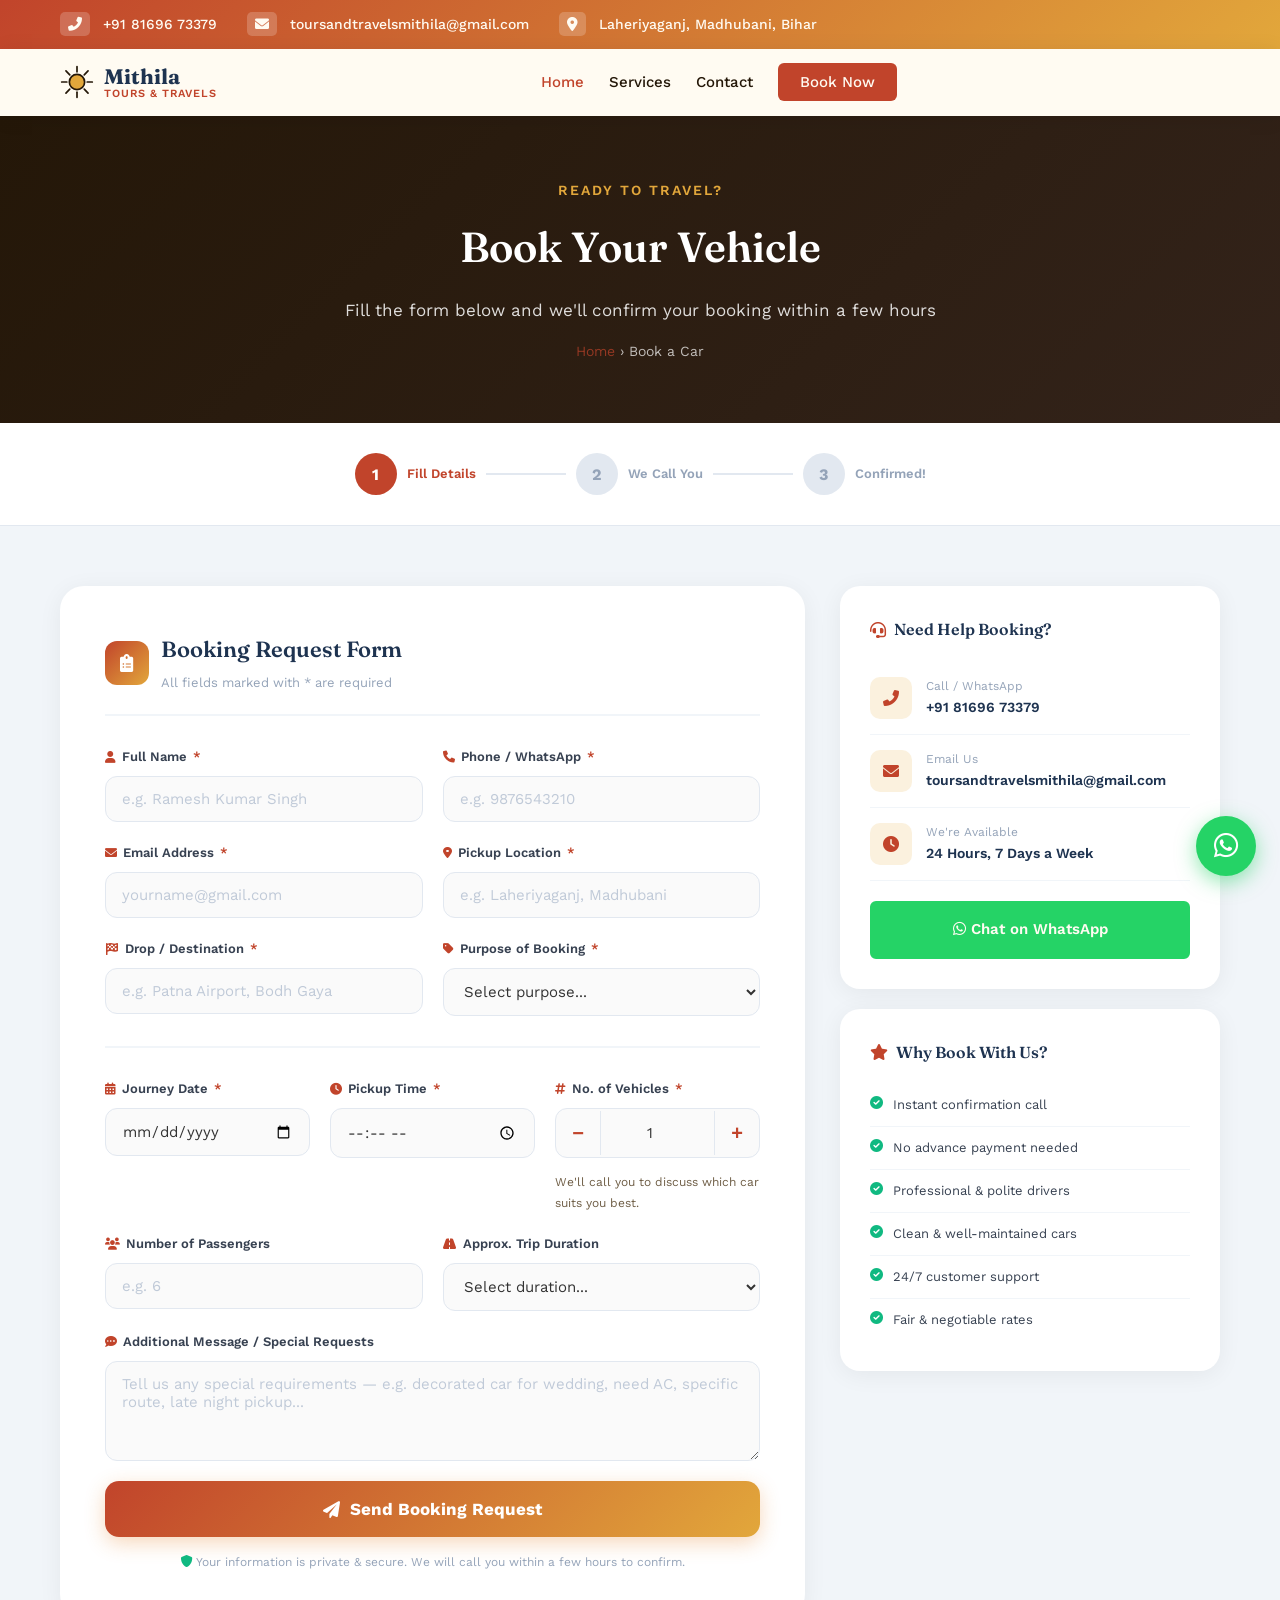
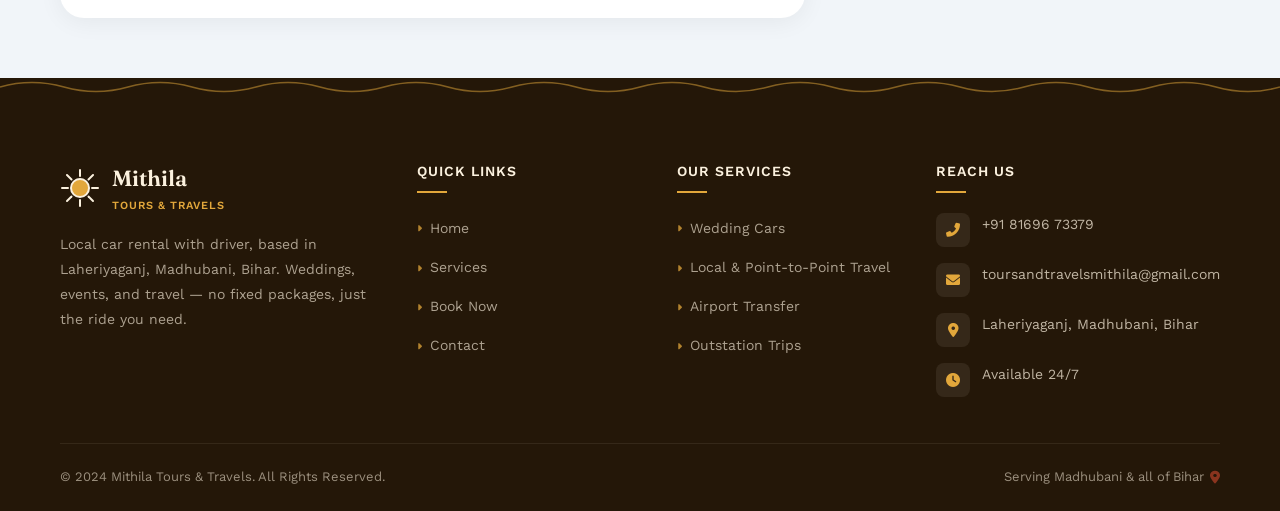
==== booking.html @ 0a7dcaf5 "Add files via upload" ====
<!DOCTYPE html>
<html lang="en">
<head>
    <meta charset="UTF-8">
    <meta name="viewport" content="width=device-width, initial-scale=1.0">
    <title>Book a Car | Bihar Premium Cars</title>
    <link rel="stylesheet" href="style.css">
    <link rel="stylesheet" href="https://cdnjs.cloudflare.com/ajax/libs/font-awesome/6.0.0/css/all.min.css">
    <link href="https://fonts.googleapis.com/css2?family=Fraunces:opsz,wght@9..144,400;9..144,500;9..144,600;9..144,700;9..144,800&family=Work+Sans:wght@300;400;500;600;700&display=swap" rel="stylesheet">
    <style>
        /* ===== BOOKING PAGE STYLES ===== */
        .booking-hero {
            background: linear-gradient(135deg, #241708 0%, #33231A 100%);
            padding: 60px 0;
            text-align: center;
            color: white;
            position: relative;
            overflow: hidden;
        }
        .booking-hero::before {
            content: '';
            position: absolute;
            inset: 0;
            background: url('https://images.unsplash.com/photo-1653491493226-ad6ea50616eb?w=1920') center/cover;
            opacity: 0.07;
        }
        .booking-hero .container { position: relative; z-index: 1; }
        .booking-hero h1 { color: white; font-size: 42px; margin-bottom: 12px; }
        .booking-hero p { opacity: 0.85; font-size: 17px; }
        .booking-hero .breadcrumb { margin-top: 15px; opacity: 0.7; font-size: 14px; }
        .booking-hero .breadcrumb a { color: #C1442B; }

        /* ===== STEPS INDICATOR ===== */
        .booking-steps {
            background: white;
            padding: 30px 0;
            border-bottom: 1px solid #e2e8f0;
        }
        .steps-track {
            display: flex;
            align-items: center;
            justify-content: center;
            gap: 0;
        }
        .step {
            display: flex;
            align-items: center;
            gap: 10px;
        }
        .step-num {
            width: 42px;
            height: 42px;
            border-radius: 50%;
            background: #e2e8f0;
            color: #94a3b8;
            display: flex;
            align-items: center;
            justify-content: center;
            font-weight: 700;
            font-size: 16px;
            transition: all 0.3s;
        }
        .step.active .step-num {
            background: #C1442B;
            color: white;
        }
        .step.done .step-num {
            background: #10b981;
            color: white;
        }
        .step-label { font-size: 13px; font-weight: 600; color: #94a3b8; }
        .step.active .step-label { color: #C1442B; }
        .step.done .step-label { color: #10b981; }
        .step-line {
            width: 80px;
            height: 2px;
            background: #e2e8f0;
            margin: 0 10px;
        }

        /* ===== MAIN BOOKING LAYOUT ===== */
        .booking-main {
            padding: 60px 0;
            background: #f1f5f9;
        }
        .booking-layout {
            display: grid;
            grid-template-columns: 1fr 380px;
            gap: 35px;
            align-items: start;
        }

        /* ===== FORM CARD ===== */
        .booking-form-card {
            background: white;
            border-radius: 24px;
            padding: 45px;
            box-shadow: 0 4px 24px rgba(0,0,0,0.06);
        }
        .form-section-title {
            display: flex;
            align-items: center;
            gap: 12px;
            margin-bottom: 30px;
            padding-bottom: 20px;
            border-bottom: 2px solid #f1f5f9;
        }
        .form-section-title .icon {
            width: 44px;
            height: 44px;
            background: linear-gradient(135deg, #C1442B, #E2A73B);
            color: white;
            border-radius: 12px;
            display: flex;
            align-items: center;
            justify-content: center;
            font-size: 18px;
        }
        .form-section-title h3 { font-size: 22px; margin: 0; color: #1E3350; }
        .form-section-title p { font-size: 13px; color: #94a3b8; margin: 3px 0 0; }

        .form-row { display: grid; grid-template-columns: 1fr 1fr; gap: 20px; margin-bottom: 20px; }
        .form-row.single { grid-template-columns: 1fr; }
        .form-row.triple { grid-template-columns: 1fr 1fr 1fr; }

        .field-group { display: flex; flex-direction: column; gap: 8px; }
        .field-group label {
            font-size: 13px;
            font-weight: 600;
            color: #374151;
            display: flex;
            align-items: center;
            gap: 6px;
        }
        .field-group label .req { color: #C1442B; }
        .field-group label i { color: #C1442B; font-size: 12px; }

        .field-group input,
        .field-group select,
        .field-group textarea {
            padding: 13px 16px;
            border: 1.5px solid #e2e8f0;
            border-radius: 12px;
            font-size: 15px;
            font-family: 'Work Sans', sans-serif;
            color: #333;
            background: #fafafa;
            transition: all 0.25s;
            width: 100%;
        }
        .field-group input:focus,
        .field-group select:focus,
        .field-group textarea:focus {
            outline: none;
            border-color: #C1442B;
            background: white;
            box-shadow: 0 0 0 3px rgba(230,126,34,0.08);
        }
        .field-group input::placeholder,
        .field-group textarea::placeholder { color: #c0cad8; }

        /* Vehicle selector */
        .vehicle-selector { display: grid; grid-template-columns: repeat(3, 1fr); gap: 12px; margin-bottom: 20px; }
        .vehicle-option {
            border: 2px solid #e2e8f0;
            border-radius: 14px;
            padding: 16px 12px;
            text-align: center;
            cursor: pointer;
            transition: all 0.25s;
            background: #fafafa;
        }
        .vehicle-option:hover { border-color: #C1442B; background: #FBF1DE; }
        .vehicle-option.selected { border-color: #C1442B; background: #FBF1DE; }
        .vehicle-option i { font-size: 26px; color: #94a3b8; display: block; margin-bottom: 8px; transition: all 0.25s; }
        .vehicle-option.selected i { color: #C1442B; }
        .vehicle-option h4 { font-size: 13px; color: #374151; margin: 0 0 3px; }
        .vehicle-option span { font-size: 11px; color: #94a3b8; }
        .vehicle-option.selected h4 { color: #C1442B; }
        /* hidden radio */
        .vehicle-option input[type="radio"] { display: none; }

        /* divider */
        .form-divider {
            border: none;
            border-top: 2px solid #f1f5f9;
            margin: 30px 0;
        }

        /* submit button */
        .btn-submit-booking {
            width: 100%;
            padding: 18px;
            background: linear-gradient(135deg, #C1442B 0%, #E2A73B 100%);
            color: white;
            border: none;
            border-radius: 14px;
            font-size: 17px;
            font-weight: 700;
            font-family: 'Work Sans', sans-serif;
            cursor: pointer;
            display: flex;
            align-items: center;
            justify-content: center;
            gap: 10px;
            transition: all 0.3s;
            margin-top: 10px;
            box-shadow: 0 6px 20px rgba(230,126,34,0.3);
        }
        .btn-submit-booking:hover { transform: translateY(-2px); box-shadow: 0 10px 28px rgba(230,126,34,0.4); }
        .btn-submit-booking:disabled { opacity: 0.7; cursor: not-allowed; transform: none; }

        .form-note {
            text-align: center;
            font-size: 12px;
            color: #94a3b8;
            margin-top: 15px;
        }
        .form-note i { color: #10b981; }

        /* success message */
        .success-message {
            display: none;
            background: linear-gradient(135deg, #d1fae5, #a7f3d0);
            border: 2px solid #10b981;
            border-radius: 16px;
            padding: 30px;
            text-align: center;
            margin-top: 20px;
        }
        .success-message.show { display: block; animation: fadeInUp 0.4s ease; }
        .success-message i { font-size: 48px; color: #10b981; margin-bottom: 15px; display: block; }
        .success-message h3 { color: #065f46; margin-bottom: 10px; }
        .success-message p { color: #047857; font-size: 14px; }

        @keyframes fadeInUp {
            from { opacity: 0; transform: translateY(20px); }
            to { opacity: 1; transform: translateY(0); }
        }

        /* ===== SIDEBAR ===== */
        .booking-sidebar { display: flex; flex-direction: column; gap: 20px; }

        .sidebar-card {
            background: white;
            border-radius: 20px;
            padding: 30px;
            box-shadow: 0 4px 24px rgba(0,0,0,0.06);
        }
        .sidebar-card h4 {
            font-size: 16px;
            color: #1E3350;
            margin-bottom: 18px;
            display: flex;
            align-items: center;
            gap: 8px;
        }
        .sidebar-card h4 i { color: #C1442B; }

        /* contact quick card */
        .quick-contact-item {
            display: flex;
            align-items: center;
            gap: 14px;
            padding: 14px 0;
            border-bottom: 1px solid #f1f5f9;
        }
        .quick-contact-item:last-child { border-bottom: none; padding-bottom: 0; }
        .qc-icon {
            width: 42px;
            height: 42px;
            background: #FBF1DE;
            color: #C1442B;
            border-radius: 10px;
            display: flex;
            align-items: center;
            justify-content: center;
            font-size: 16px;
            flex-shrink: 0;
        }
        .qc-text { font-size: 12px; color: #94a3b8; }
        .qc-value { font-size: 14px; font-weight: 600; color: #1E3350; }

        /* why book card */
        .why-list li {
            display: flex;
            align-items: flex-start;
            gap: 10px;
            padding: 10px 0;
            border-bottom: 1px solid #f1f5f9;
            font-size: 13px;
            color: #374151;
        }
        .why-list li:last-child { border-bottom: none; }
        .why-list li i { color: #10b981; margin-top: 2px; flex-shrink: 0; }

        /* emailjs note card */
        .setup-card {
            background: linear-gradient(135deg, #1E3350, #33231A);
            border-radius: 20px;
            padding: 28px;
            color: white;
        }
        .setup-card h4 { color: white; margin-bottom: 12px; }
        .setup-card p { font-size: 13px; opacity: 0.8; line-height: 1.7; margin-bottom: 15px; }
        .setup-step {
            display: flex;
            align-items: center;
            gap: 10px;
            margin-bottom: 10px;
            font-size: 12px;
            opacity: 0.9;
        }
        .setup-step span {
            width: 22px;
            height: 22px;
            border-radius: 50%;
            background: #C1442B;
            color: white;
            display: flex;
            align-items: center;
            justify-content: center;
            font-size: 11px;
            font-weight: 700;
            flex-shrink: 0;
        }

        /* counter input */
        .qty-selector {
            display: flex;
            align-items: center;
            gap: 0;
            border: 1.5px solid #e2e8f0;
            border-radius: 12px;
            overflow: hidden;
            background: #fafafa;
        }
        .qty-btn {
            width: 44px;
            height: 48px;
            border: none;
            background: transparent;
            font-size: 20px;
            font-weight: 700;
            color: #C1442B;
            cursor: pointer;
            transition: background 0.2s;
        }
        .qty-btn:hover { background: #FBF1DE; }
        .qty-input {
            flex: 1;
            text-align: center;
            border: none !important;
            border-left: 1.5px solid #e2e8f0 !important;
            border-right: 1.5px solid #e2e8f0 !important;
            border-radius: 0 !important;
            background: transparent !important;
        }
        .qty-input:focus { box-shadow: none !important; }

        /* Mobile responsive */
        @media (max-width: 900px) {
            .booking-layout { grid-template-columns: 1fr; }
            .booking-sidebar { order: -1; }
            .form-row { grid-template-columns: 1fr; }
            .form-row.triple { grid-template-columns: 1fr 1fr; }
            .vehicle-selector { grid-template-columns: repeat(2, 1fr); }
            .booking-form-card { padding: 25px 20px; }
            .steps-track { flex-wrap: wrap; gap: 10px; justify-content: center; }
            .step-line { display: none; }
        }

        @media (max-width: 480px) {
            .booking-hero h1 { font-size: 28px; }
            .vehicle-selector { grid-template-columns: 1fr 1fr; }
            .form-row.triple { grid-template-columns: 1fr; }
        }
    </style>
</head>
<body>

        <!-- Top Bar -->
    <div class="top-bar">
        <div class="container">
            <div class="top-contact">
                <span><i class="fas fa-phone-alt"></i> +91 81696 73379</span>
                
                <span><i class="fas fa-envelope"></i> toursandtravelsmithila@gmail.com</span>
                
                <span><i class="fas fa-map-marker-alt"></i> Laheriyaganj, Madhubani, Bihar</span>
            </div>
        </div>
    </div>

        <!-- Navigation -->
 <nav class="navbar">
        <div class="container">
            <div class="logo">
                <div class="logo-mark" aria-hidden="true">
                    <svg viewBox="0 0 40 40" xmlns="http://www.w3.org/2000/svg">
                        <circle cx="20" cy="20" r="9" fill="#E2A73B"/>
                        <g stroke="#241708" stroke-width="2" stroke-linecap="round">
                            <line x1="20" y1="2" x2="20" y2="8"/>
                            <line x1="20" y1="32" x2="20" y2="38"/>
                            <line x1="2" y1="20" x2="8" y2="20"/>
                            <line x1="32" y1="20" x2="38" y2="20"/>
                            <line x1="7" y1="7" x2="11.5" y2="11.5"/>
                            <line x1="28.5" y1="28.5" x2="33" y2="33"/>
                            <line x1="33" y1="7" x2="28.5" y2="11.5"/>
                            <line x1="11.5" y1="28.5" x2="7" y2="33"/>
                        </g>
                        <circle cx="20" cy="20" r="9" fill="none" stroke="#241708" stroke-width="2"/>
                    </svg>
                </div>
                <h1>Mithila<span>Tours &amp; Travels</span></h1>
            </div>
            <ul class="nav-links">
                <li><a href="index.html" class="active">Home</a></li>
                <li><a href="services.html">Services</a></li>
                <li><a href="contact.html">Contact</a></li>
                <li><a href="booking.html" class="btn-nav">Book Now</a></li>
            </ul>
            <div class="hamburger"><i class="fas fa-bars"></i></div>
            <div class="nav-overlay"></div>
        </div>
    </nav>


    

    <!-- Booking Hero -->
    <section class="booking-hero">
        <div class="container">
            <span class="subtitle" style="color:#E2A73B;">Ready to Travel?</span>
            <h1>Book Your Vehicle</h1>
            <p>Fill the form below and we'll confirm your booking within a few hours</p>
            <div class="breadcrumb">
                <a href="index.html">Home</a> &rsaquo; <span>Book a Car</span>
            </div>
        </div>
    </section>

    <!-- Steps Indicator -->
    <div class="booking-steps">
        <div class="container">
            <div class="steps-track">
                <div class="step active">
                    <div class="step-num">1</div>
                    <div class="step-label">Fill Details</div>
                </div>
                <div class="step-line"></div>
                <div class="step">
                    <div class="step-num">2</div>
                    <div class="step-label">We Call You</div>
                </div>
                <div class="step-line"></div>
                <div class="step">
                    <div class="step-num">3</div>
                    <div class="step-label">Confirmed!</div>
                </div>
            </div>
        </div>
    </div>

    <!-- Main Booking Section -->
    <section class="booking-main">
        <div class="container">
            <div class="booking-layout">

                <!-- BOOKING FORM -->
                <div class="booking-form-card">
                    <div class="form-section-title">
                        <div class="icon"><i class="fas fa-clipboard-list"></i></div>
                        <div>
                            <h3>Booking Request Form</h3>
                            <p>All fields marked with * are required</p>
                        </div>
                    </div>

                    <form id="bookingForm" novalidate action="https://formspree.io/f/mzepwvoe" method="POST">

                        <!-- Personal Info -->
                        <div class="form-row">
                            <div class="field-group">
                                <label><i class="fas fa-user"></i> Full Name <span class="req">*</span></label>
                                <input type="text" name="customer_name" required placeholder="e.g. Ramesh Kumar Singh">
                            </div>
                            <div class="field-group">
                                <label><i class="fas fa-phone"></i> Phone / WhatsApp <span class="req">*</span></label>
                                <input type="tel" name="customer_phone" required placeholder="e.g. 9876543210" pattern="[6-9][0-9]{9}">
                            </div>
                        </div>

                        <div class="form-row">
                            <div class="field-group">
                                <label><i class="fas fa-envelope"></i> Email Address <span class="req">*</span></label>
                                <input type="email" name="customer_email" required placeholder="yourname@gmail.com">
                            </div>
                            <div class="field-group">
                                <label><i class="fas fa-map-marker-alt"></i> Pickup Location <span class="req">*</span></label>
                                <input type="text" name="pickup_location" required placeholder="e.g. Laheriyaganj, Madhubani">
                            </div>
                        </div>

                        <div class="form-row">
                            <div class="field-group">
                                <label><i class="fas fa-flag-checkered"></i> Drop / Destination <span class="req">*</span></label>
                                <input type="text" name="drop_location" required placeholder="e.g. Patna Airport, Bodh Gaya">
                            </div>
                            <div class="field-group">
                                <label><i class="fas fa-tag"></i> Purpose of Booking <span class="req">*</span></label>
                                <select name="booking_purpose" required>
                                    <option value="" disabled selected>Select purpose...</option>
                                    <option value="Wedding">Wedding / Baraat</option>
                                    <option value="Travel / Outstation">Travel / Outstation</option>
                                    <option value="Airport Transfer">Airport Transfer</option>
                                    <option value="Pilgrimage (Bodh Gaya / Deoghar)">Pilgrimage (Bodh Gaya / Deoghar)</option>
                                    <option value="Corporate / Office">Corporate / Office</option>
                                    <option value="Other">Other</option>
                                </select>
                            </div>
                        </div>

                        <!-- Wedding role sub-selector (shown only when Wedding is chosen) -->
                        <div class="wedding-role-box" id="weddingRoleBox">
                            <p class="wr-title"><i class="fas fa-ring"></i> Who is this car for? (select all that apply)</p>
                            <div class="wedding-role-grid">
                                <label class="wr-option" onclick="toggleRole(this)">
                                    <input type="checkbox" name="wedding_role" value="Groom">
                                    <i class="fas fa-user-tie"></i>
                                    <span>Groom</span>
                                </label>
                                <label class="wr-option" onclick="toggleRole(this)">
                                    <input type="checkbox" name="wedding_role" value="Bride">
                                    <i class="fas fa-gem"></i>
                                    <span>Bride</span>
                                </label>
                                <label class="wr-option" onclick="toggleRole(this)">
                                    <input type="checkbox" name="wedding_role" value="Guests">
                                    <i class="fas fa-users"></i>
                                    <span>Guests</span>
                                </label>
                            </div>
                        </div>

                        <hr class="form-divider">

                        <!-- Date, Time, Vehicles -->
                        <div class="form-row triple">
                            <div class="field-group">
                                <label><i class="fas fa-calendar-alt"></i> Journey Date <span class="req">*</span></label>
                                <input type="date" name="journey_date" id="journeyDate" required>
                            </div>
                            <div class="field-group">
                                <label><i class="fas fa-clock"></i> Pickup Time <span class="req">*</span></label>
                                <input type="time" name="pickup_time" required>
                            </div>
                            <div class="field-group">
                                <label><i class="fas fa-hashtag"></i> No. of Vehicles <span class="req">*</span></label>
                                <div class="qty-selector">
                                    <button type="button" class="qty-btn" onclick="changeQty(-1)">−</button>
                                    <input type="number" name="vehicle_count" id="vehicleCount" class="qty-input" value="1" min="1" max="10" readonly>
                                    <button type="button" class="qty-btn" onclick="changeQty(1)">+</button>
                                </div>
                                <p style="font-size:12px;color:#6E5D45;margin-top:6px;">We'll call you to discuss which car suits you best.</p>
                            </div>
                        </div>

                        <div class="form-row">
                            <div class="field-group">
                                <label><i class="fas fa-users"></i> Number of Passengers</label>
                                <input type="number" name="passenger_count" placeholder="e.g. 6" min="1" max="50">
                            </div>
                            <div class="field-group">
                                <label><i class="fas fa-road"></i> Approx. Trip Duration</label>
                                <select name="trip_duration">
                                    <option value="" disabled selected>Select duration...</option>
                                    <option value="Half Day (up to 4 hrs)">Half Day (up to 4 hrs)</option>
                                    <option value="Full Day (up to 12 hrs)">Full Day (up to 12 hrs)</option>
                                    <option value="2 Days">2 Days</option>
                                    <option value="3–5 Days">3–5 Days</option>
                                    <option value="1 Week+">1 Week+</option>
                                    <option value="Not sure">Not sure</option>
                                </select>
                            </div>
                        </div>

                        <div class="form-row single">
                            <div class="field-group">
                                <label><i class="fas fa-comment-dots"></i> Additional Message / Special Requests</label>
                                <textarea name="message" rows="4" placeholder="Tell us any special requirements — e.g. decorated car for wedding, need AC, specific route, late night pickup..."></textarea>
                            </div>
                        </div>

                        <button type="submit" class="btn-submit-booking" id="submitBtn">
                            <i class="fas fa-paper-plane"></i> Send Booking Request
                        </button>

                        <p class="form-note">
                            <i class="fas fa-shield-alt"></i>
                            Your information is private & secure. We will call you within a few hours to confirm.
                        </p>

                    </form>

                    <!-- Success Message (shown after submit) -->
                    <div class="success-message" id="successMessage">
                        <i class="fas fa-check-circle"></i>
                        <h3>Booking Request Sent!</h3>
                        <p>Thank you! Your request has been sent to Bihar Premium Cars. We will call you soon on the number you provided to confirm the booking.<br><br>
                        Please also check your email inbox for a confirmation message.</p>
                        <a href="index.html" class="btn-primary" style="margin-top:20px;display:inline-block;">Back to Home</a>
                    </div>

                </div>
                <!-- END FORM -->

                <!-- SIDEBAR -->
                <div class="booking-sidebar">

                    <!-- Quick Contact -->
                    <div class="sidebar-card">
                        <h4><i class="fas fa-headset"></i> Need Help Booking?</h4>
                        <div class="quick-contact-item">
                            <div class="qc-icon"><i class="fas fa-phone-alt"></i></div>
                            <div>
                                <div class="qc-text">Call / WhatsApp</div>
                                <div class="qc-value">+91 81696 73379</div>
                            </div>
                        </div>
                        <div class="quick-contact-item">
                            <div class="qc-icon"><i class="fas fa-envelope"></i></div>
                            <div>
                                <div class="qc-text">Email Us</div>
                                <div class="qc-value">toursandtravelsmithila@gmail.com</div>
                            </div>
                        </div>
                        <div class="quick-contact-item">
                            <div class="qc-icon"><i class="fas fa-clock"></i></div>
                            <div>
                                <div class="qc-text">We're Available</div>
                                <div class="qc-value">24 Hours, 7 Days a Week</div>
                            </div>
                        </div>
                        <a href="https://wa.me/918169673379" target="_blank" class="btn-primary" style="display:block;text-align:center;margin-top:20px;background:#25D366;border-color:#25D366;">
                            <i class="fab fa-whatsapp"></i> Chat on WhatsApp
                        </a>
                    </div>

                    <!-- Why Book With Us -->
                    <div class="sidebar-card">
                        <h4><i class="fas fa-star"></i> Why Book With Us?</h4>
                        <ul class="why-list">
                            <li><i class="fas fa-check-circle"></i> Instant confirmation call</li>
                            <li><i class="fas fa-check-circle"></i> No advance payment needed</li>
                            <li><i class="fas fa-check-circle"></i> Professional & polite drivers</li>
                            <li><i class="fas fa-check-circle"></i> Clean & well-maintained cars</li>
                            <li><i class="fas fa-check-circle"></i> 24/7 customer support</li>
                            <li><i class="fas fa-check-circle"></i> Fair & negotiable rates</li>
                        </ul>
                    </div>

                </div>
                <!-- END SIDEBAR -->

            </div>
        </div>
    </section>

        <!-- Footer -->
    <footer class="site-footer">
        <svg class="footer-top-wave" viewBox="0 0 1200 18" preserveAspectRatio="none" xmlns="http://www.w3.org/2000/svg">
            <path d="M0,9 Q30,0 60,9 T120,9 T180,9 T240,9 T300,9 T360,9 T420,9 T480,9 T540,9 T600,9 T660,9 T720,9 T780,9 T840,9 T900,9 T960,9 T1020,9 T1080,9 T1140,9 T1200,9" fill="none" stroke="#E2A73B" stroke-width="1.5" opacity="0.5"/>
        </svg>
        <div class="container">
            <div class="footer-main">
                <div class="footer-brand-col">
                    <div class="footer-brand">
                        <div class="logo-mark" aria-hidden="true">
                            <svg viewBox="0 0 40 40" xmlns="http://www.w3.org/2000/svg">
                                <circle cx="20" cy="20" r="9" fill="#E2A73B"/>
                                <g stroke="#FBF1DE" stroke-width="2" stroke-linecap="round">
                                    <line x1="20" y1="2" x2="20" y2="8"/>
                                    <line x1="20" y1="32" x2="20" y2="38"/>
                                    <line x1="2" y1="20" x2="8" y2="20"/>
                                    <line x1="32" y1="20" x2="38" y2="20"/>
                                    <line x1="7" y1="7" x2="11.5" y2="11.5"/>
                                    <line x1="28.5" y1="28.5" x2="33" y2="33"/>
                                    <line x1="33" y1="7" x2="28.5" y2="11.5"/>
                                    <line x1="11.5" y1="28.5" x2="7" y2="33"/>
                                </g>
                                <circle cx="20" cy="20" r="9" fill="none" stroke="#FBF1DE" stroke-width="2"/>
                            </svg>
                        </div>
                        <h3>Mithila<span>Tours &amp; Travels</span></h3>
                    </div>
                    <p class="footer-about-text">Local car rental with driver, based in Laheriyaganj, Madhubani, Bihar. Weddings, events, and travel — no fixed packages, just the ride you need.</p>
                </div>

                <div class="footer-links-col">
                    <h4>Quick Links</h4>
                    <ul class="footer-links">
                        <li><a href="index.html"><i class="fas fa-caret-right"></i> Home</a></li>
                        <li><a href="services.html"><i class="fas fa-caret-right"></i> Services</a></li>
                        <li><a href="booking.html"><i class="fas fa-caret-right"></i> Book Now</a></li>
                        <li><a href="contact.html"><i class="fas fa-caret-right"></i> Contact</a></li>
                    </ul>
                </div>

                <div class="footer-links-col">
                    <h4>Our Services</h4>
                    <ul class="footer-links">
                        <li><a href="services.html"><i class="fas fa-caret-right"></i> Wedding Cars</a></li>
                        <li><a href="services.html"><i class="fas fa-caret-right"></i> Local & Point-to-Point Travel</a></li>
                        <li><a href="services.html"><i class="fas fa-caret-right"></i> Airport Transfer</a></li>
                        <li><a href="services.html"><i class="fas fa-caret-right"></i> Outstation Trips</a></li>
                    </ul>
                </div>

                <div class="footer-contact-col">
                    <h4>Reach Us</h4>
                    <div class="footer-contact-item">
                        <i class="fas fa-phone-alt"></i>
                        <div><a href="tel:+918169673379">+91 81696 73379</a></div>
                    </div>
                    <div class="footer-contact-item">
                        <i class="fas fa-envelope"></i>
                        <div><a href="mailto:toursandtravelsmithila@gmail.com">toursandtravelsmithila@gmail.com</a></div>
                    </div>
                    <div class="footer-contact-item">
                        <i class="fas fa-map-marker-alt"></i>
                        <div>Laheriyaganj, Madhubani, Bihar</div>
                    </div>
                    <div class="footer-contact-item">
                        <i class="fas fa-clock"></i>
                        <div>Available 24/7</div>
                    </div>
                </div>
            </div>

            <div class="footer-bottom">
                <p>&copy; 2024 Mithila Tours &amp; Travels. All Rights Reserved.</p>
                <p class="made-with">Serving Madhubani &amp; all of Bihar <i class="fas fa-map-marker-alt"></i></p>
            </div>
        </div>
    </footer>

    <!-- Floating WhatsApp -->
    <a href="https://wa.me/918169673379?text=Hi%2C%20I%20want%20to%20book%20a%20car" target="_blank" class="whatsapp-float" aria-label="Chat on WhatsApp"><i class="fab fa-whatsapp"></i></a>
    <button class="scroll-top" id="scrollTopBtn" aria-label="Scroll to top"><i class="fas fa-arrow-up"></i></button>

    <script>
        // ============================================================
        // BOOKING FORM — sends via Formspree to toursandtravelsmithila@gmail.com
        // ============================================================

        // Vehicle quantity
        function changeQty(delta) {
            const input = document.getElementById('vehicleCount');
            const val = parseInt(input.value) + delta;
            if (val >= 1 && val <= 10) input.value = val;
        }

        // Wedding role chips (multi-select)
        function toggleRole(el) {
            el.classList.toggle('selected');
            const box = el.querySelector('input[type="checkbox"]');
            box.checked = !box.checked;
        }

        // Show wedding role box only when "Wedding" purpose is chosen
        const purposeSelect = document.querySelector('select[name="booking_purpose"]');
        const weddingBox = document.getElementById('weddingRoleBox');
        purposeSelect.addEventListener('change', function() {
            if (this.value === 'Wedding') {
                weddingBox.classList.add('show');
            } else {
                weddingBox.classList.remove('show');
                document.querySelectorAll('#weddingRoleBox .wr-option').forEach(el => {
                    el.classList.remove('selected');
                    el.querySelector('input').checked = false;
                });
            }
        });

        // Set min date to today
        const today = new Date().toISOString().split('T')[0];
        document.getElementById('journeyDate').min = today;

        // Form submission
        document.getElementById('bookingForm').addEventListener('submit', function(e) {
            e.preventDefault();
            const form = this;
            const btn = document.getElementById('submitBtn');
            btn.innerHTML = '<i class="fas fa-spinner fa-spin"></i> Sending...';
            btn.disabled = true;

            fetch(form.action, {
                method: 'POST',
                body: new FormData(form),
                headers: { 'Accept': 'application/json' }
            }).then(response => {
                if (response.ok) {
                    document.getElementById('bookingForm').style.display = 'none';
                    document.getElementById('successMessage').classList.add('show');
                    document.getElementById('successMessage').scrollIntoView({ behavior: 'smooth', block: 'center' });
                } else {
                    throw new Error('Submit failed');
                }
            }).catch(() => {
                btn.innerHTML = '<i class="fas fa-exclamation-triangle"></i> Try Again — or Call/WhatsApp Us';
                btn.disabled = false;
            });
        });

        // Mobile nav toggle
        (function(){
            var ham = document.querySelector('.hamburger');
            var nav = document.querySelector('.nav-links');
            var overlay = document.querySelector('.nav-overlay');
            ham.addEventListener('click', function(){ nav.classList.toggle('active'); overlay.classList.toggle('active'); });
            overlay.addEventListener('click', function(){ nav.classList.remove('active'); overlay.classList.remove('active'); });
            document.querySelectorAll('.nav-links a').forEach(function(a){
                a.addEventListener('click', function(){ nav.classList.remove('active'); overlay.classList.remove('active'); });
            });
        })();
        // Scroll to top
        (function(){
            var btn = document.getElementById('scrollTopBtn');
            window.addEventListener('scroll', function(){ btn.classList.toggle('show', window.scrollY > 400); });
            btn.addEventListener('click', function(){ window.scrollTo({top:0, behavior:'smooth'}); });
        })();
    </script>

</body>
</html>
---- style.css ----
/* ============================================
   BIHAR PREMIUM CAR BOOKING - COMPLETE CSS
   ============================================ */

:root {
    --primary-color: #C1442B;
    --primary-dark: #9C3521;
    --secondary-color: #1E3350;
    --dark-color: #241708;
    --white: #FFFBF2;
    --light-bg: #FBF1DE;
    --gray: #6E5D45;
    --success: #4C7A52;
    --turmeric: #E2A73B;
    --ink: #241708;
    --paper: #FBF1DE;
    --shadow: 0 10px 40px rgba(36,23,8,0.12);
    --transition: all 0.3s ease;
}

* {
    margin: 0;
    padding: 0;
    box-sizing: border-box;
}

html {
    scroll-behavior: smooth;
}

body {
    font-family: 'Work Sans', sans-serif;
    line-height: 1.7;
    color: var(--ink);
    background: var(--light-bg);
    overflow-x: hidden;
}

.container {
    max-width: 1200px;
    margin: 0 auto;
    padding: 0 20px;
}

a {
    text-decoration: none;
    color: inherit;
}

ul {
    list-style: none;
}

img {
    max-width: 100%;
    height: auto;
}

/* ===== TYPOGRAPHY ===== */
h1, h2, h3, h4 {
    font-family: 'Fraunces', serif;
    font-weight: 600;
    color: var(--secondary-color);

}

.subtitle {
    display: inline-block;
    font-size: 14px;
    font-weight: 600;
    color: var(--primary-color);
    text-transform: uppercase;
    letter-spacing: 2px;
    margin-bottom: 10px;
}

.section-header {
    text-align: center;
    margin-bottom: 50px;
}

.section-header h2 {
    font-size: 38px;
    margin-bottom: 15px;
}

.section-header p {
    max-width: 600px;
    margin: 0 auto;
    color: var(--gray);
}

/* ===== TOP BAR - BRIGHT DESIGN ===== */
.top-bar {
    background: linear-gradient(135deg, #C1442B 0%, #E2A73B 100%);
    color: var(--white);
    padding: 12px 0;
    font-size: 14px;
    box-shadow: 0 2px 10px rgba(230, 126, 34, 0.3);
}

.top-bar .container {
    display: flex;
    justify-content: space-between;
    align-items: center;
}

.top-contact span {
    margin-right: 25px;
    font-weight: 500;
}

.top-contact i {
    margin-right: 8px;
    background: rgba(255,255,255,0.2);
    padding: 5px 8px;
    border-radius: 5px;
}

.top-social a {
    display: inline-block;
    width: 32px;
    height: 32px;
    background: rgba(255,255,255,0.2);
    text-align: center;
    line-height: 32px;
    border-radius: 50%;
    margin-left: 8px;
    transition: var(--transition);
}

.top-social a:hover {
    background: var(--white);
    color: var(--primary-color);
}

/* ===== NAVIGATION ===== */
.navbar {
    background: var(--white);
    box-shadow: 0 2px 20px rgba(0,0,0,0.08);
    position: relative;
    z-index: 1000;
    padding: 15px 0;
}

.navbar .container {
    display: flex;
    justify-content: space-between;
    align-items: center;
}

.logo {
    display: flex;
    align-items: center;
    gap: 10px;
}

.logo-mark { width: 34px; height: 34px; flex-shrink: 0; }
.logo-mark svg { width: 100%; height: 100%; display: block; }

.logo h1 {
    font-family: 'Fraunces', serif;
    font-size: 21px;
    color: var(--secondary-color);
    font-weight: 700;
    line-height: 1.15;
    display: flex;
    flex-direction: column;
}

.logo span {
    font-family: 'Work Sans', sans-serif;
    color: var(--primary-color);
    font-size: 11px;
    font-weight: 600;
    letter-spacing: 1px;
    text-transform: uppercase;
}

.logo i {
    color: var(--primary-color);
    margin-right: 5px;
}

.nav-links {
    display: flex;
    align-items: center;
    gap: 25px;
}

.nav-links a {
    font-weight: 500;
    font-size: 15px;
    transition: var(--transition);
    position: relative;
}

.nav-links a:hover, .nav-links a.active {
    color: var(--primary-color);
}

.btn-nav {
    background: var(--primary-color);
    color: var(--white);
    padding: 10px 22px;
    border-radius: 25px;
    font-weight: 600;
    font-size: 14px;
}

.btn-nav:hover {
    background: var(--primary-dark);
    transform: translateY(-2px);
    color: var(--white);
}

.hamburger {
    display: none;
    font-size: 24px;
    cursor: pointer;
}

/* ===== HERO SECTION ===== */
.hero {
    position: relative;
    height: 85vh;
    min-height: 600px;
    background: url('https://images.unsplash.com/photo-1503376780353-7e6694817ce8?w=1920') center/cover no-repeat;
    display: flex;
    align-items: center;
}

.hero-overlay {
    position: absolute;
    inset: 0;
    background: linear-gradient(135deg, rgba(15,23,42,0.92) 0%, rgba(30,58,95,0.85) 100%);
}

.hero-content {
    position: relative;
    z-index: 1;
    color: var(--white);
    max-width: 700px;
    margin-left: 8%;
}

.hero-subtitle {
    color: #E2A73B;
    font-size: 16px;
    font-weight: 600;
    letter-spacing: 3px;
    text-transform: uppercase;
    margin-bottom: 15px;
    background: rgba(255,215,0,0.15);
    padding: 8px 15px;
    border-radius: 25px;
    display: inline-block;
}

.hero-content h2 {
    font-size: 52px;
    color: var(--white);
    line-height: 1.2;
    margin-bottom: 20px;
}

.hero-content p {
    font-size: 17px;
    margin-bottom: 30px;
    opacity: 0.95;
    line-height: 1.8;
}

.hero-buttons {
    display: flex;
    gap: 15px;
    margin-bottom: 40px;
}

.btn-primary {
    display: inline-block;
    background: var(--primary-color);
    color: var(--white);
    padding: 14px 30px;
    border-radius: 30px;
    font-weight: 600;
    font-size: 15px;
    transition: var(--transition);
    border: 2px solid var(--primary-color);
}

.btn-primary:hover {
    background: transparent;
    color: var(--primary-color);
}

.btn-secondary {
    display: inline-block;
    background: transparent;
    color: var(--white);
    padding: 14px 30px;
    border-radius: 30px;
    font-weight: 600;
    font-size: 15px;
    transition: var(--transition);
    border: 2px solid var(--white);
}

.btn-secondary:hover {
    background: var(--white);
    color: var(--secondary-color);
}

.hero-stats {
    display: flex;
    gap: 40px;
}

.stat-item h3 {
    font-size: 36px;
    color: #E2A73B;
}

.stat-item p {
    font-size: 13px;
    opacity: 0.8;
}

/* ===== WHY CHOOSE US ===== */
.why-choose-us {
    padding: 80px 0;
    background: var(--white);
}

.features-grid {
    display: grid;
    grid-template-columns: repeat(4, 1fr);
    gap: 25px;
}

.feature-card {
    text-align: center;
    padding: 35px 20px;
    border-radius: 15px;
    background: var(--light-bg);
    transition: var(--transition);
}

.feature-card:hover {
    transform: translateY(-8px);
    box-shadow: var(--shadow);
}

.feature-icon {
    width: 70px;
    height: 70px;
    background: linear-gradient(135deg, var(--primary-color), var(--primary-dark));
    color: var(--white);
    font-size: 28px;
    display: flex;
    align-items: center;
    justify-content: center;
    border-radius: 50%;
    margin: 0 auto 20px;
}

.feature-card h3 {
    font-size: 18px;
    margin-bottom: 12px;
}

.feature-card p {
    color: var(--gray);
    font-size: 14px;
}

/* ===== OUR FLEET ===== */
.our-fleet {
    padding: 80px 0;
    background: #f1f5f9;
}

.fleet-grid {
    display: grid;
    grid-template-columns: repeat(3, 1fr);
    gap: 30px;
}

.fleet-card {
    background: var(--white);
    border-radius: 20px;
    overflow: hidden;
    box-shadow: 0 5px 20px rgba(0,0,0,0.08);
    transition: var(--transition);
}

.fleet-card:hover {
    transform: translateY(-10px);
    box-shadow: var(--shadow);
}

.fleet-image {
    position: relative;
    height: 200px;
    overflow: hidden;
}

.fleet-image img {
    width: 100%;
    height: 100%;
    object-fit: cover;
    transition: var(--transition);
}

.fleet-card:hover .fleet-image img {
    transform: scale(1.1);
}

.fleet-badge {
    position: absolute;
    top: 12px;
    right: 12px;
    background: var(--primary-color);
    color: var(--white);
    padding: 5px 12px;
    border-radius: 20px;
    font-size: 11px;
    font-weight: 600;
}

.fleet-info {
    padding: 22px;
}

.fleet-info h3 {
    font-size: 20px;
    margin-bottom: 5px;
}

.fleet-type {
    color: var(--gray);
    font-size: 13px;
    margin-bottom: 15px;
}

.fleet-features {
    display: flex;
    gap: 15px;
    margin-bottom: 18px;
    padding-bottom: 18px;
    border-bottom: 1px solid #e2e8f0;
}

.fleet-features li {
    font-size: 12px;
    color: var(--gray);
}

.fleet-features li i {
    color: var(--primary-color);
    margin-right: 4px;
}

.fleet-price {
    margin-bottom: 18px;
}

.fleet-price .price {
    font-size: 16px;
    font-weight: 700;
    color: var(--secondary-color);
}

.fleet-price .negotiable {
    color: var(--success);
    font-size: 12px;
    font-weight: 600;
}

.btn-book {
    display: block;
    width: 100%;
    background: var(--secondary-color);
    color: var(--white);
    text-align: center;
    padding: 12px;
    border-radius: 10px;
    font-weight: 600;
    transition: var(--transition);
}

.btn-book:hover {
    background: var(--primary-color);
}

/* ===== ABOUT SECTION ===== */
.about-section {
    padding: 80px 0;
    background: var(--white);
}

.about-content {
    display: grid;
    grid-template-columns: 1fr 1fr;
    gap: 50px;
    align-items: center;
}

.about-text p {
    margin-bottom: 18px;
    color: var(--gray);
    line-height: 1.8;
}

.about-points {
    margin-top: 25px;
}

.point {
    display: flex;
    align-items: center;
    margin-bottom: 12px;
}

.point i {
    color: var(--success);
    font-size: 18px;
    margin-right: 12px;
}

.about-image {
    position: relative;
}

.about-image img {
    border-radius: 20px;
    box-shadow: var(--shadow);
}

.experience-badge {
    position: absolute;
    bottom: -25px;
    right: -25px;
    background: var(--primary-color);
    color: var(--white);
    padding: 25px;
    border-radius: 15px;
    text-align: center;
    box-shadow: var(--shadow);
}

.exp-number {
    display: block;
    font-size: 40px;
    font-weight: 700;
    line-height: 1;
}

.exp-text {
    font-size: 13px;
    line-height: 1.4;
}

/* ===== SERVICES PREVIEW ===== */
.services-preview {
    padding: 80px 0;
    background: var(--dark-color);
}

.services-preview .subtitle {
    color: #E2A73B;
}

.services-preview .section-header h2 {
    color: var(--white);
}

.services-preview .section-header p {
    color: rgba(255,255,255,0.7);
}

.services-grid {
    display: grid;
    grid-template-columns: repeat(4, 1fr);
    gap: 25px;
}

.service-card {
    background: rgba(255,255,255,0.05);
    padding: 35px 20px;
    border-radius: 15px;
    text-align: center;
    transition: var(--transition);
}

.service-card:hover {
    background: rgba(255,255,255,0.1);
    transform: translateY(-5px);
}

.service-icon {
    width: 65px;
    height: 65px;
    background: var(--primary-color);
    color: var(--white);
    font-size: 26px;
    display: flex;
    align-items: center;
    justify-content: center;
    border-radius: 50%;
    margin: 0 auto 18px;
}

.service-card h3 {
    color: var(--white);
    font-size: 17px;
    margin-bottom: 12px;
}

.service-card p {
    color: rgba(255,255,255,0.7);
    font-size: 13px;
}

.services-cta {
    text-align: center;
    margin-top: 40px;
}

/* ===== TESTIMONIALS ===== */
.testimonials {
    padding: 80px 0;
    background: var(--white);
}

.testimonial-grid {
    display: grid;
    grid-template-columns: repeat(3, 1fr);
    gap: 25px;
}

.testimonial-card {
    background: var(--light-bg);
    padding: 30px;
    border-radius: 15px;
}

.testimonial-header {
    display: flex;
    align-items: center;
    margin-bottom: 18px;
}

.testimonial-header img {
    width: 55px;
    height: 55px;
    border-radius: 50%;
    margin-right: 12px;
}

.testimonial-author h4 {
    font-size: 15px;
    margin-bottom: 2px;
}

.testimonial-author span {
    font-size: 12px;
    color: var(--gray);
}

.testimonial-rating {
    margin-left: auto;
    color: #ffc107;
}

.testimonial-card p {
    color: var(--gray);
    font-style: italic;
    line-height: 1.7;
    font-size: 14px;
}

/* ===== CTA SECTION ===== */
.cta-section {
    padding: 70px 0;
    background: linear-gradient(135deg, var(--primary-color), var(--primary-dark));
    text-align: center;
    color: var(--white);
}

.cta-section h2 {
    color: var(--white);
    margin-bottom: 15px;
}

/* ===== PAGE HEADER ===== */
.page-header {
    background: linear-gradient(135deg, var(--secondary-color), var(--dark-color));
    color: var(--white);
    padding: 60px 0;
    text-align: center;
}

.page-header h1 {
    color: var(--white);
    font-size: 36px;
    margin-bottom: 10px;
}

.page-header p {
    opacity: 0.9;
    font-size: 16px;
}

/* ===== BOOKING PAGE ===== */
.booking-section {
    padding: 60px 0;
    background: var(--white);
}

/* ============================================
   ADDED: MOBILE RESPONSIVE + NEW COMPONENTS
   ============================================ */

/* ---- Floating WhatsApp Button ---- */
.whatsapp-float {
    position: fixed;
    bottom: 24px;
    right: 24px;
    width: 60px;
    height: 60px;
    background: #25D366;
    border-radius: 50%;
    display: flex;
    align-items: center;
    justify-content: center;
    color: white;
    font-size: 28px;
    box-shadow: 0 6px 20px rgba(37,211,102,0.5);
    z-index: 999;
    animation: wa-pulse 2.4s infinite;
    transition: transform 0.25s;
}
.whatsapp-float:hover { transform: scale(1.08); color: white; }
@keyframes wa-pulse {
    0% { box-shadow: 0 0 0 0 rgba(37,211,102,0.55); }
    70% { box-shadow: 0 0 0 16px rgba(37,211,102,0); }
    100% { box-shadow: 0 0 0 0 rgba(37,211,102,0); }
}

/* ---- Scroll to top ---- */
.scroll-top {
    position: fixed;
    bottom: 24px;
    left: 24px;
    width: 46px;
    height: 46px;
    background: var(--secondary-color);
    color: white;
    border-radius: 50%;
    display: none;
    align-items: center;
    justify-content: center;
    font-size: 18px;
    box-shadow: 0 6px 18px rgba(0,0,0,0.25);
    z-index: 999;
    cursor: pointer;
    border: none;
    transition: var(--transition);
}
.scroll-top.show { display: flex; }
.scroll-top:hover { background: var(--primary-color); }

/* ---- Page load reveal animation ---- */
.reveal { opacity: 0; transform: translateY(24px); transition: opacity 0.7s ease, transform 0.7s ease; }
.reveal.in-view { opacity: 1; transform: translateY(0); }

/* ---- Wedding purpose sub-selector (booking page) ---- */
.wedding-role-box {
    display: none;
    margin-top: -6px;
    margin-bottom: 20px;
    background: #FBF1DE;
    border: 1.5px dashed #C1442B;
    border-radius: 14px;
    padding: 18px;
}
.wedding-role-box.show { display: block; animation: fadeInUp 0.35s ease; }
.wedding-role-box p.wr-title { font-size: 13px; font-weight: 700; color: #b1590f; margin-bottom: 12px; display:flex; align-items:center; gap:8px; }
.wedding-role-grid { display: grid; grid-template-columns: repeat(3, 1fr); gap: 10px; }
.wr-option {
    border: 2px solid #e2e8f0;
    background: white;
    border-radius: 12px;
    padding: 12px 8px;
    text-align: center;
    cursor: pointer;
    transition: all 0.2s;
}
.wr-option i { display: block; font-size: 18px; color: #94a3b8; margin-bottom: 6px; }
.wr-option span { font-size: 12px; font-weight: 600; color: #374151; }
.wr-option:hover { border-color: #C1442B; }
.wr-option.selected { border-color: #C1442B; background: #FBF1DE; }
.wr-option.selected i, .wr-option.selected span { color: #C1442B; }
.wr-option input { display: none; }

/* ---- Toast notification ---- */
.toast {
    position: fixed;
    top: 20px;
    right: 20px;
    background: #1E3350;
    color: white;
    padding: 14px 22px;
    border-radius: 12px;
    box-shadow: 0 8px 24px rgba(0,0,0,0.2);
    z-index: 2000;
    transform: translateX(120%);
    transition: transform 0.35s ease;
    font-size: 14px;
    max-width: 320px;
}
.toast.show { transform: translateX(0); }
.toast.error { background: #b91c1c; }

/* ============================================
   RESPONSIVE MEDIA QUERIES
   ============================================ */
@media (max-width: 992px) {
    .features-grid, .services-grid { grid-template-columns: repeat(2, 1fr); }
    .fleet-grid, .testimonial-grid { grid-template-columns: repeat(2, 1fr); }
    .about-content, .contact-grid, .service-detail-grid, .booking-layout { grid-template-columns: 1fr; }
    .service-detail-grid:nth-child(even) { direction: ltr; }
    .hero-content { margin-left: 5%; max-width: 90%; }
    .wedding-role-grid { grid-template-columns: repeat(3, 1fr); }
}

@media (max-width: 768px) {
    .top-bar .top-contact span:nth-child(3) { display: none; }
    .top-bar .container { font-size: 12px; }
    .hamburger { display: block; }
    .nav-links {
        position: fixed;
        top: 0; right: -100%;
        width: 78%;
        max-width: 320px;
        height: 100vh;
        background: white;
        flex-direction: column;
        align-items: flex-start;
        justify-content: flex-start;
        padding: 90px 30px;
        gap: 22px;
        box-shadow: -8px 0 30px rgba(0,0,0,0.15);
        transition: right 0.35s ease;
        z-index: 1001;
    }
    .nav-links.active { right: 0; }
    .nav-links a { font-size: 17px; }
    .btn-nav { display: inline-block; }
    .nav-overlay { display: none; position: fixed; inset: 0; background: rgba(0,0,0,0.4); z-index: 1000; }
    .nav-overlay.active { display: block; }

    .hero { height: auto; padding: 100px 0 60px; min-height: unset; }
    .hero-content h2 { font-size: 34px; }
    .hero-buttons { flex-direction: column; }
    .hero-stats { flex-wrap: wrap; gap: 20px; }

    .features-grid, .services-grid, .fleet-grid, .testimonial-grid { grid-template-columns: 1fr; }
    .footer-grid { grid-template-columns: 1fr 1fr; }
    .section-header h2 { font-size: 28px; }
    .vehicle-selector { grid-template-columns: repeat(2, 1fr); }
    .wedding-role-grid { grid-template-columns: repeat(3, 1fr); }
    .form-row, .form-row.triple { grid-template-columns: 1fr; }
    .booking-form-card { padding: 26px 20px; }
    .steps-track { transform: scale(0.85); }
    .step-line { width: 40px; }
    .faq-grid { grid-template-columns: 1fr; }
    .whatsapp-float { width: 52px; height: 52px; font-size: 24px; bottom: 16px; right: 16px; }
    .scroll-top { bottom: 16px; left: 16px; }
}

@media (max-width: 480px) {
    .footer-grid { grid-template-columns: 1fr; }
    .hero-content h2 { font-size: 28px; }
    .vehicle-selector { grid-template-columns: repeat(2, 1fr); }
    .wedding-role-grid { grid-template-columns: 1fr 1fr 1fr; gap: 6px; }
    .wr-option { padding: 8px 4px; }
    .wr-option span { font-size: 10px; }
}

/* ============================================
   MITHILA / MADHUBANI SIGNATURE COMPONENTS
   ============================================ */

/* Hand-drawn ink border frame, used around hero art & feature blocks */
.mithila-frame {
    position: relative;
    border: 2px solid var(--ink);
    padding: 6px;
    border-radius: 4px;
}
.mithila-frame::before {
    content: "";
    position: absolute;
    inset: 10px;
    border: 1px dashed var(--turmeric);
    pointer-events: none;
    border-radius: 2px;
}

/* Sun / lotus motif badge - recurring Mithila symbol */
.sun-badge {
    width: 64px;
    height: 64px;
    flex-shrink: 0;
}
.sun-badge svg { width: 100%; height: 100%; display: block; }

/* Wavy hand-drawn section divider */
.ink-divider {
    width: 100%;
    height: 22px;
    display: block;
}

/* Eyebrow label styled like folk-art lettering strip */
.folk-eyebrow {
    display: inline-flex;
    align-items: center;
    gap: 8px;
    font-family: 'Work Sans', sans-serif;
    font-size: 13px;
    font-weight: 600;
    letter-spacing: 2px;
    text-transform: uppercase;
    color: var(--primary-color);
}
.folk-eyebrow::before {
    content: "";
    width: 26px;
    height: 2px;
    background: var(--turmeric);
    display: inline-block;
}

/* ============================================
   HERO REDESIGN — MITHILA IDENTITY
   ============================================ */
.hero-mithila {
    position: relative;
    background: var(--ink);
    padding: 60px 0 0;
    overflow: hidden;
}
.hero-mithila .container {
    display: grid;
    grid-template-columns: 1.1fr 0.9fr;
    gap: 50px;
    align-items: center;
    position: relative;
    z-index: 2;
}
.hero-mithila-copy h1.hero-title {
    font-family: 'Fraunces', serif;
    font-weight: 700;
    font-size: 54px;
    line-height: 1.12;
    color: var(--paper);
    margin: 18px 0 22px;
}
.hero-mithila-copy h1.hero-title em {
    font-style: italic;
    color: var(--turmeric);
}
.hero-mithila-copy p.hero-desc {
    color: rgba(251,241,222,0.82);
    font-size: 16px;
    line-height: 1.85;
    max-width: 480px;
    margin-bottom: 30px;
}
.hero-mithila-buttons { display: flex; gap: 16px; margin-bottom: 44px; flex-wrap: wrap; }
.hero-mithila-buttons .btn-primary {
    background: var(--primary-color);
    border-color: var(--primary-color);
    border-radius: 6px;
}
.hero-mithila-buttons .btn-primary:hover { background: transparent; color: var(--primary-color); }
.hero-mithila-buttons .btn-secondary {
    border-color: rgba(251,241,222,0.4);
    color: var(--paper);
    border-radius: 6px;
}
.hero-mithila-buttons .btn-secondary:hover { background: var(--paper); color: var(--ink); }

.hero-mithila-stats {
    display: flex;
    gap: 34px;
    border-top: 1px solid rgba(251,241,222,0.18);
    padding-top: 26px;
}
.hero-mithila-stats .stat-item h3 { font-family: 'Fraunces', serif; color: var(--turmeric); font-size: 30px; }
.hero-mithila-stats .stat-item p { color: rgba(251,241,222,0.65); font-size: 12px; letter-spacing: 0.5px; }

.hero-art {
    position: relative;
}
.hero-art-frame {
    border: 2px solid var(--turmeric);
    border-radius: 8px;
    padding: 14px;
    position: relative;
}
.hero-art-frame::after {
    content: "";
    position: absolute;
    inset: 8px;
    border: 1px dashed rgba(251,241,222,0.4);
    border-radius: 4px;
    pointer-events: none;
}
.hero-art-frame img {
    display: block;
    width: 100%;
    border-radius: 4px;
    filter: saturate(1.05);
}
.hero-art-badge {
    position: absolute;
    bottom: -22px;
    left: -22px;
    background: var(--primary-color);
    color: var(--paper);
    border-radius: 50%;
    width: 108px;
    height: 108px;
    display: flex;
    align-items: center;
    justify-content: center;
    text-align: center;
    font-family: 'Fraunces', serif;
    font-weight: 600;
    font-size: 13px;
    line-height: 1.3;
    box-shadow: 0 10px 24px rgba(0,0,0,0.25);
    border: 3px solid var(--ink);
}

.hero-bottom-band {
    position: relative;
    z-index: 2;
    margin-top: 55px;
}

@media (max-width: 992px) {
    .hero-mithila .container { grid-template-columns: 1fr; }
    .hero-mithila-copy h1.hero-title { font-size: 38px; }
    .hero-art { max-width: 420px; margin: 0 auto; }
}
@media (max-width: 480px) {
    .hero-mithila-copy h1.hero-title { font-size: 30px; }
    .hero-mithila-stats { flex-wrap: wrap; gap: 20px; }
    .hero-art-badge { width: 84px; height: 84px; font-size: 11px; left: -12px; bottom: -14px; }
}

/* Section eyebrow override to match folk-art label */
.section-header .subtitle { font-family: 'Work Sans', sans-serif; }

/* Buttons: warmer corner radius, ink-outline hover feel */
.btn-primary, .btn-secondary, .btn-nav, .btn-book, .btn-submit { border-radius: 6px; }

/* Feature icon circles: ink outline ring for hand-drawn feel */
.feature-icon, .service-icon {
    border: 2px solid var(--ink);
}

/* ============================================
   HOW IT WORKS (replaces old fleet catalog)
   ============================================ */
.how-it-works { padding: 80px 0; background: var(--white); }
.how-grid { display: grid; grid-template-columns: repeat(3, 1fr); gap: 30px; }
.how-card {
    position: relative;
    background: var(--light-bg);
    border: 1px solid rgba(36,23,8,0.08);
    border-radius: 16px;
    padding: 40px 28px 32px;
    text-align: center;
}
.how-number {
    position: absolute;
    top: -18px;
    left: 50%;
    transform: translateX(-50%);
    width: 36px;
    height: 36px;
    border-radius: 50%;
    background: var(--primary-color);
    color: var(--white);
    display: flex;
    align-items: center;
    justify-content: center;
    font-family: 'Fraunces', serif;
    font-weight: 700;
    border: 3px solid var(--paper);
    box-shadow: 0 4px 12px rgba(193,68,43,0.3);
}
.how-icon { font-size: 30px; color: var(--secondary-color); margin: 14px 0 16px; }
.how-card h3 { font-size: 19px; margin-bottom: 10px; }
.how-card p { color: var(--gray); font-size: 14px; line-height: 1.7; }

@media (max-width: 768px) {
    .how-grid { grid-template-columns: 1fr; }
}

/* ============================================
   FOOTER REDESIGN
   ============================================ */
footer.site-footer {
    background: var(--ink);
    color: rgba(251,241,222,0.85);
    padding: 0;
    position: relative;
    overflow: hidden;
}
footer.site-footer .footer-top-wave {
    display: block;
    width: 100%;
    height: 18px;
}
footer.site-footer .footer-main {
    padding: 64px 0 30px;
    display: grid;
    grid-template-columns: 1.3fr 0.9fr 0.9fr 1fr;
    gap: 40px;
}
footer.site-footer .footer-brand { display: flex; gap: 12px; align-items: center; margin-bottom: 16px; }
footer.site-footer .footer-brand .logo-mark { width: 40px; height: 40px; }
footer.site-footer .footer-brand h3 { color: var(--paper); font-family: 'Fraunces', serif; font-size: 22px; margin: 0; }
footer.site-footer .footer-brand span { display: block; font-size: 11px; color: var(--turmeric); letter-spacing: 1px; text-transform: uppercase; font-family: 'Work Sans', sans-serif; font-weight: 600; }
footer.site-footer .footer-about-text { font-size: 14px; line-height: 1.8; opacity: 0.75; max-width: 320px; margin-bottom: 20px; }
footer.site-footer .footer-social { display: flex; gap: 10px; }
footer.site-footer .footer-social a {
    width: 38px; height: 38px; border-radius: 50%;
    border: 1px solid rgba(251,241,222,0.25);
    display: flex; align-items: center; justify-content: center;
    transition: var(--transition);
    color: rgba(251,241,222,0.85);
}
footer.site-footer .footer-social a:hover { background: var(--primary-color); border-color: var(--primary-color); color: white; }

footer.site-footer h4 {
    color: var(--paper);
    font-family: 'Work Sans', sans-serif;
    font-size: 14px;
    letter-spacing: 1px;
    text-transform: uppercase;
    margin-bottom: 20px;
    position: relative;
    padding-bottom: 10px;
}
footer.site-footer h4::after {
    content: "";
    position: absolute;
    left: 0; bottom: 0;
    width: 30px; height: 2px;
    background: var(--turmeric);
}
footer.site-footer .footer-links li { margin-bottom: 12px; }
footer.site-footer .footer-links a { font-size: 14px; opacity: 0.75; transition: var(--transition); display: inline-flex; align-items: center; gap: 8px; }
footer.site-footer .footer-links a:hover { opacity: 1; color: var(--turmeric); padding-left: 4px; }
footer.site-footer .footer-links a i { font-size: 10px; color: var(--turmeric); }

footer.site-footer .footer-contact-item { display: flex; gap: 12px; margin-bottom: 16px; align-items: flex-start; }
footer.site-footer .footer-contact-item i {
    width: 34px; height: 34px; border-radius: 8px;
    background: rgba(251,241,222,0.08);
    color: var(--turmeric);
    display: flex; align-items: center; justify-content: center;
    flex-shrink: 0; font-size: 14px;
}
footer.site-footer .footer-contact-item div { font-size: 14px; opacity: 0.85; line-height: 1.6; }
footer.site-footer .footer-contact-item a { opacity: 1; }

footer.site-footer .footer-bottom {
    border-top: 1px solid rgba(251,241,222,0.12);
    padding: 22px 0;
    display: flex;
    justify-content: space-between;
    align-items: center;
    font-size: 13px;
    opacity: 0.65;
    flex-wrap: wrap;
    gap: 10px;
}
footer.site-footer .footer-bottom .made-with { display: flex; align-items: center; gap: 6px; }
footer.site-footer .footer-bottom .made-with i { color: var(--primary-color); }

@media (max-width: 992px) {
    footer.site-footer .footer-main { grid-template-columns: 1fr 1fr; }
}
@media (max-width: 576px) {
    footer.site-footer .footer-main { grid-template-columns: 1fr; padding: 50px 0 24px; }
    footer.site-footer .footer-bottom { flex-direction: column; text-align: center; }
}

/* ============================================
   FEEDBACK SECTION (replaces fake testimonials)
   ============================================ */
.feedback-section { padding: 80px 0; background: var(--light-bg); }
.feedback-grid { display: grid; grid-template-columns: 1.1fr 0.9fr; gap: 40px; align-items: stretch; }

.feedback-form-card {
    background: var(--white);
    border-radius: 18px;
    padding: 36px;
    box-shadow: 0 8px 30px rgba(36,23,8,0.08);
}
.feedback-form-card h3 { font-size: 20px; margin-bottom: 22px; }
.feedback-form-card h3 i { color: var(--primary-color); margin-right: 8px; }
.feedback-form-card .form-group { margin-bottom: 18px; }
.feedback-form-card label { display: block; margin-bottom: 7px; font-weight: 600; font-size: 14px; color: var(--ink); }
.feedback-form-card input, .feedback-form-card select, .feedback-form-card textarea {
    width: 100%;
    padding: 12px 14px;
    border: 1px solid #e2d5b8;
    border-radius: 8px;
    font-size: 15px;
    font-family: inherit;
    background: var(--light-bg);
}
.feedback-form-card input:focus, .feedback-form-card select:focus, .feedback-form-card textarea:focus {
    outline: none;
    border-color: var(--primary-color);
}
.star-rating { display: flex; gap: 8px; font-size: 26px; }
.star-rating .star { color: #d9cdb0; cursor: pointer; transition: color 0.15s; }
.star-rating .star.active { color: var(--turmeric); }
.btn-submit-feedback {
    width: 100%;
    background: var(--primary-color);
    color: white;
    border: none;
    padding: 15px;
    border-radius: 8px;
    font-size: 16px;
    font-weight: 600;
    cursor: pointer;
    transition: var(--transition);
}
.btn-submit-feedback:hover { background: var(--primary-dark); }

.feedback-display { display: flex; }
.feedback-empty-state {
    flex: 1;
    background: var(--ink);
    color: rgba(251,241,222,0.85);
    border-radius: 18px;
    padding: 40px;
    display: flex;
    flex-direction: column;
    align-items: center;
    justify-content: center;
    text-align: center;
}
.feedback-empty-state i.fa-quote-left { font-size: 36px; color: var(--turmeric); margin-bottom: 18px; opacity: 0.8; }
.feedback-empty-state h4 { color: var(--paper); font-size: 20px; margin-bottom: 12px; }
.feedback-empty-state p { font-size: 14px; line-height: 1.8; opacity: 0.8; max-width: 320px; }

@media (max-width: 900px) {
    .feedback-grid { grid-template-columns: 1fr; }
}

/* ============================================
   REAL CUSTOMER PHOTOS — subtle polish + badge
   ============================================ */
.real-photo-frame { position: relative; }
.real-photo-frame img {
    filter: saturate(1.08) contrast(1.04);
}
.real-photo-badge {
    position: absolute;
    bottom: 14px;
    left: 14px;
    background: rgba(36,23,8,0.82);
    color: var(--paper);
    font-family: 'Work Sans', sans-serif;
    font-size: 11px;
    font-weight: 600;
    letter-spacing: 0.5px;
    padding: 6px 12px;
    border-radius: 20px;
    display: inline-flex;
    align-items: center;
    gap: 6px;
    backdrop-filter: blur(2px);
}
.real-photo-badge i { color: var(--turmeric); font-size: 10px; }
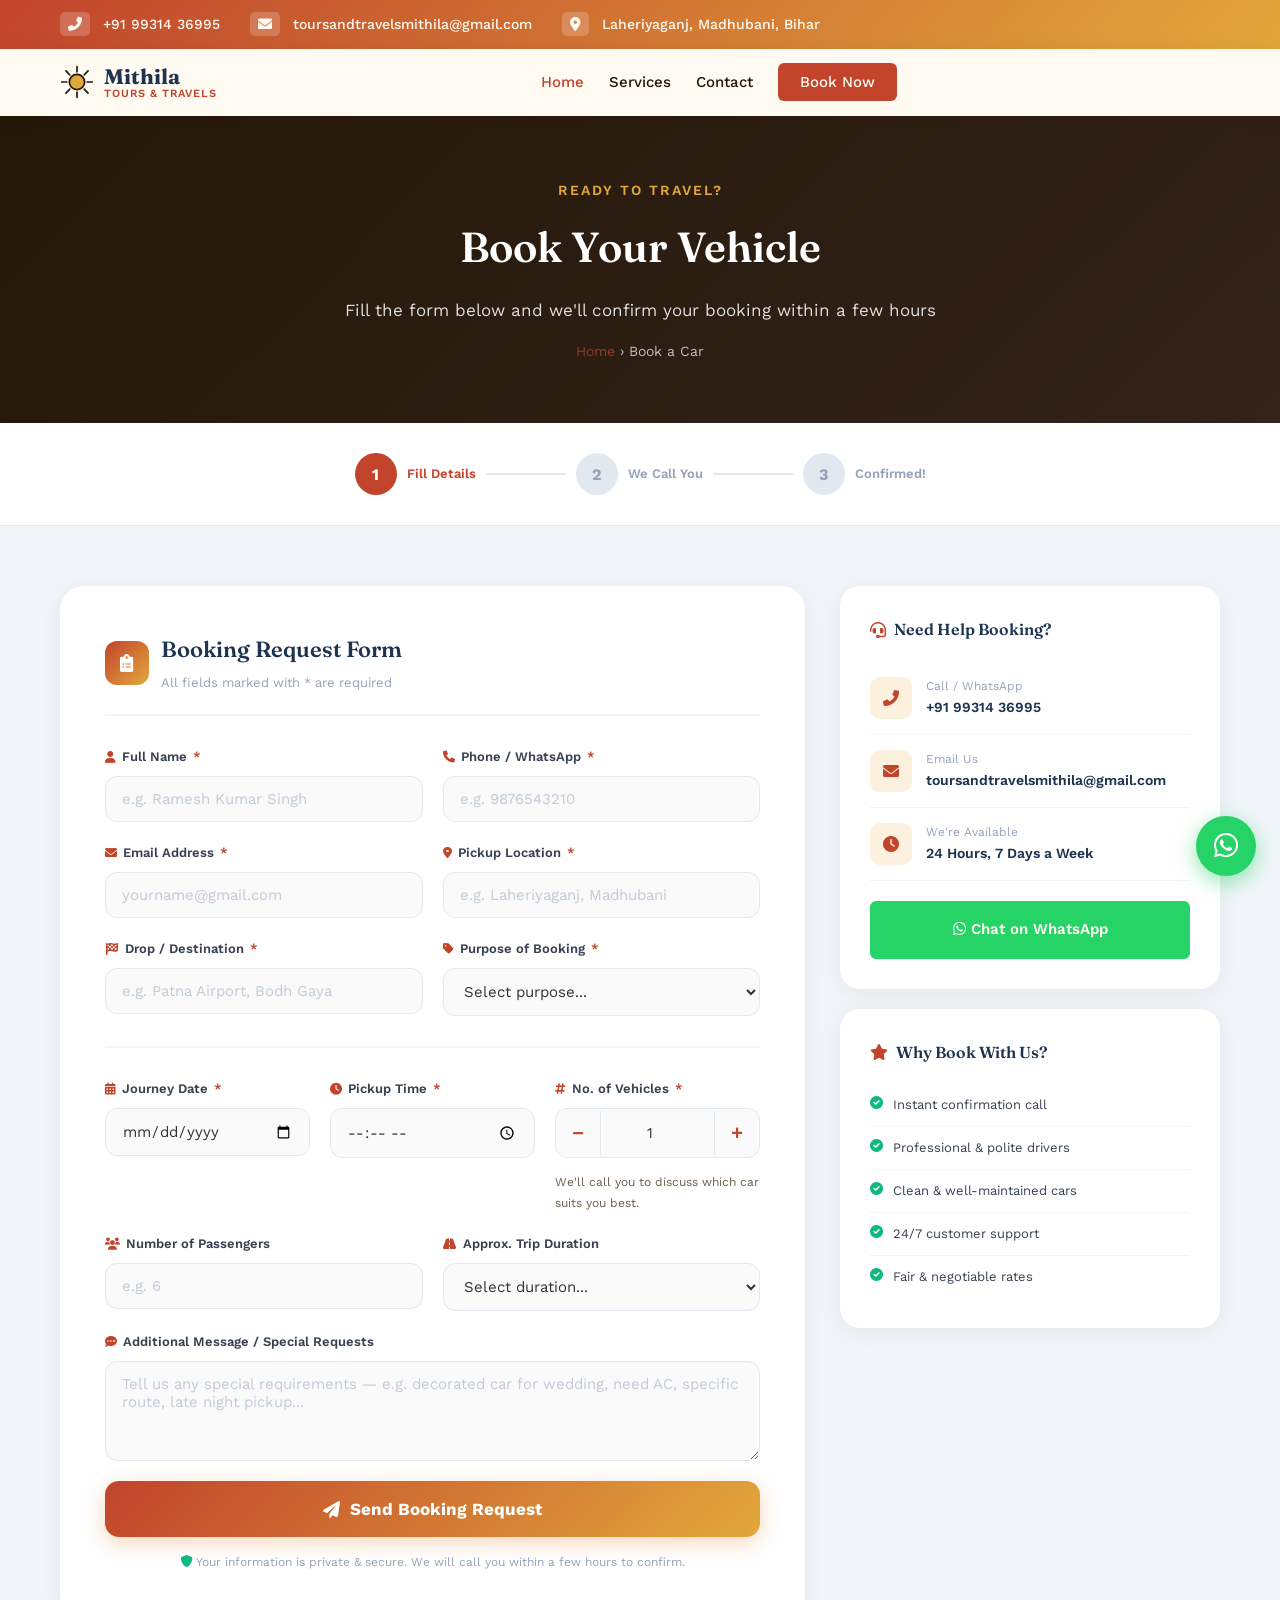
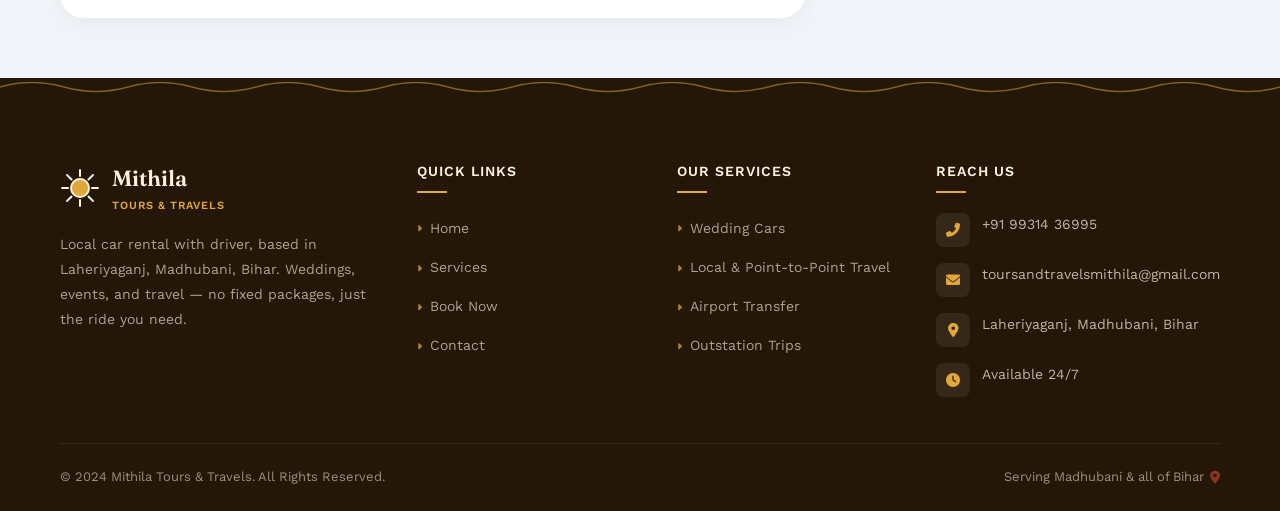
==== commit 852edb77: "Update contact details and title for booking page" ====
--- a/booking.html
+++ b/booking.html
@@ -3,7 +3,7 @@
 <head>
     <meta charset="UTF-8">
     <meta name="viewport" content="width=device-width, initial-scale=1.0">
-    <title>Book a Car | Bihar Premium Cars</title>
+    <title>Book a Car | Mithila Tours & Travels</title>
     <link rel="stylesheet" href="style.css">
     <link rel="stylesheet" href="https://cdnjs.cloudflare.com/ajax/libs/font-awesome/6.0.0/css/all.min.css">
     <link href="https://fonts.googleapis.com/css2?family=Fraunces:opsz,wght@9..144,400;9..144,500;9..144,600;9..144,700;9..144,800&family=Work+Sans:wght@300;400;500;600;700&display=swap" rel="stylesheet">
@@ -383,7 +383,7 @@
     <div class="top-bar">
         <div class="container">
             <div class="top-contact">
-                <span><i class="fas fa-phone-alt"></i> +91 81696 73379</span>
+                <span><i class="fas fa-phone-alt"></i> +91 99314 36995</span>
                 
                 <span><i class="fas fa-envelope"></i> toursandtravelsmithila@gmail.com</span>
                 
@@ -607,7 +607,7 @@
                     <div class="success-message" id="successMessage">
                         <i class="fas fa-check-circle"></i>
                         <h3>Booking Request Sent!</h3>
-                        <p>Thank you! Your request has been sent to Bihar Premium Cars. We will call you soon on the number you provided to confirm the booking.<br><br>
+                        <p>Thank you! Your request has been sent to Mithila Tours & Travels. We will call you soon on the number you provided to confirm the booking.<br><br>
                         Please also check your email inbox for a confirmation message.</p>
                         <a href="index.html" class="btn-primary" style="margin-top:20px;display:inline-block;">Back to Home</a>
                     </div>
@@ -625,7 +625,7 @@
                             <div class="qc-icon"><i class="fas fa-phone-alt"></i></div>
                             <div>
                                 <div class="qc-text">Call / WhatsApp</div>
-                                <div class="qc-value">+91 81696 73379</div>
+                                <div class="qc-value">+91 99314 36995</div>
                             </div>
                         </div>
                         <div class="quick-contact-item">
@@ -642,7 +642,7 @@
                                 <div class="qc-value">24 Hours, 7 Days a Week</div>
                             </div>
                         </div>
-                        <a href="https://wa.me/918169673379" target="_blank" class="btn-primary" style="display:block;text-align:center;margin-top:20px;background:#25D366;border-color:#25D366;">
+                        <a href="https://wa.me/919931436995" target="_blank" class="btn-primary" style="display:block;text-align:center;margin-top:20px;background:#25D366;border-color:#25D366;">
                             <i class="fab fa-whatsapp"></i> Chat on WhatsApp
                         </a>
                     </div>
@@ -652,7 +652,7 @@
                         <h4><i class="fas fa-star"></i> Why Book With Us?</h4>
                         <ul class="why-list">
                             <li><i class="fas fa-check-circle"></i> Instant confirmation call</li>
-                            <li><i class="fas fa-check-circle"></i> No advance payment needed</li>
+                    
                             <li><i class="fas fa-check-circle"></i> Professional & polite drivers</li>
                             <li><i class="fas fa-check-circle"></i> Clean & well-maintained cars</li>
                             <li><i class="fas fa-check-circle"></i> 24/7 customer support</li>
@@ -721,7 +721,7 @@
                     <h4>Reach Us</h4>
                     <div class="footer-contact-item">
                         <i class="fas fa-phone-alt"></i>
-                        <div><a href="tel:+918169673379">+91 81696 73379</a></div>
+                        <div><a href="tel:+919931436995">+91 99314 36995</a></div>
                     </div>
                     <div class="footer-contact-item">
                         <i class="fas fa-envelope"></i>
@@ -746,7 +746,7 @@
     </footer>
 
     <!-- Floating WhatsApp -->
-    <a href="https://wa.me/918169673379?text=Hi%2C%20I%20want%20to%20book%20a%20car" target="_blank" class="whatsapp-float" aria-label="Chat on WhatsApp"><i class="fab fa-whatsapp"></i></a>
+    <a href="https://wa.me/919931436995?text=Hi%2C%20I%20want%20to%20book%20a%20car" target="_blank" class="whatsapp-float" aria-label="Chat on WhatsApp"><i class="fab fa-whatsapp"></i></a>
     <button class="scroll-top" id="scrollTopBtn" aria-label="Scroll to top"><i class="fas fa-arrow-up"></i></button>
 
     <script>
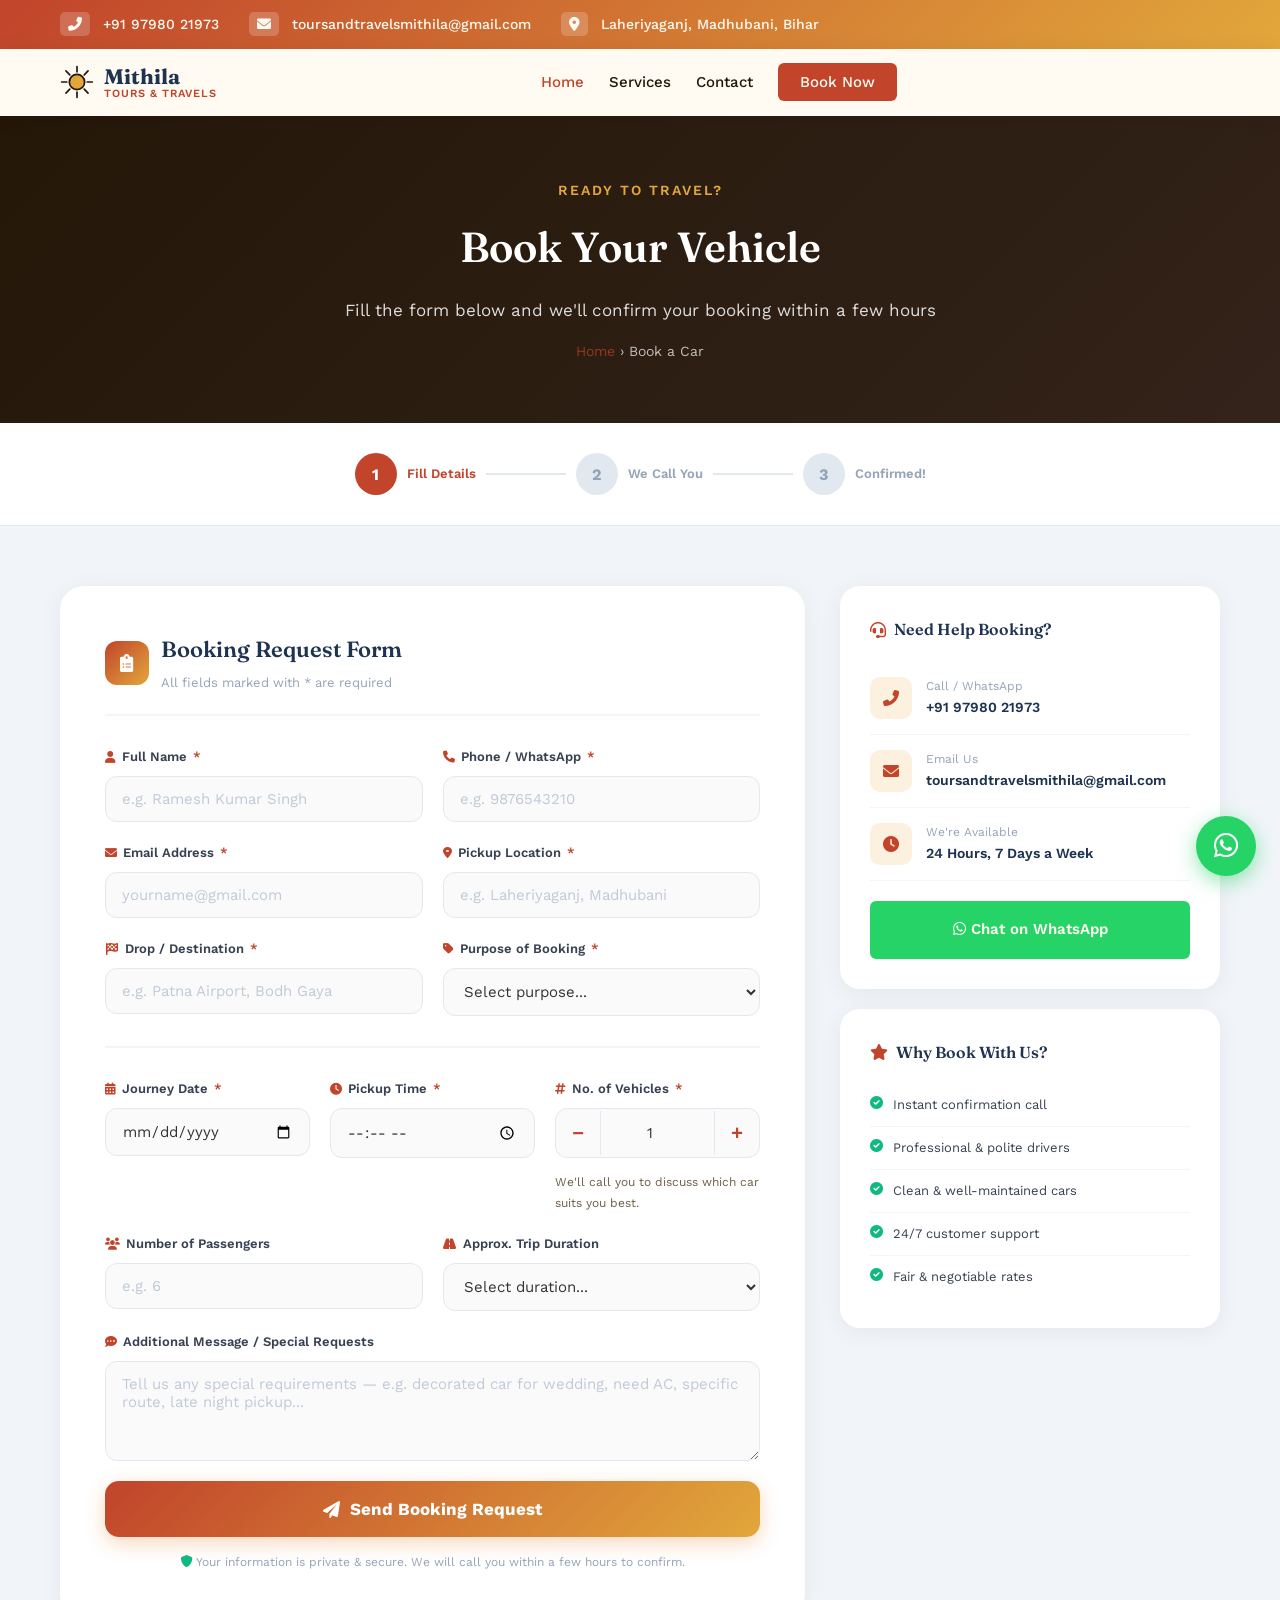
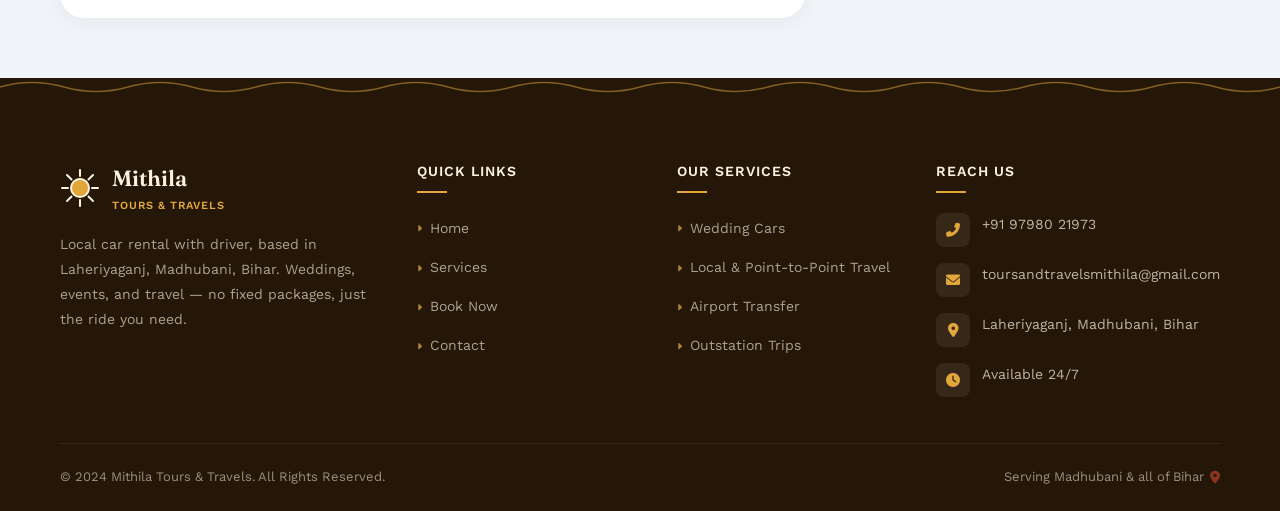
==== commit eee70597: "Update booking.html" ====
--- a/booking.html
+++ b/booking.html
@@ -383,7 +383,7 @@
     <div class="top-bar">
         <div class="container">
             <div class="top-contact">
-                <span><i class="fas fa-phone-alt"></i> +91 99314 36995</span>
+                <span><i class="fas fa-phone-alt"></i> +91 97980 21973</span>
                 
                 <span><i class="fas fa-envelope"></i> toursandtravelsmithila@gmail.com</span>
                 
@@ -625,7 +625,7 @@
                             <div class="qc-icon"><i class="fas fa-phone-alt"></i></div>
                             <div>
                                 <div class="qc-text">Call / WhatsApp</div>
-                                <div class="qc-value">+91 99314 36995</div>
+                                <div class="qc-value">+91 97980 21973</div>
                             </div>
                         </div>
                         <div class="quick-contact-item">
@@ -642,7 +642,7 @@
                                 <div class="qc-value">24 Hours, 7 Days a Week</div>
                             </div>
                         </div>
-                        <a href="https://wa.me/919931436995" target="_blank" class="btn-primary" style="display:block;text-align:center;margin-top:20px;background:#25D366;border-color:#25D366;">
+                        <a href="https://wa.me/919798021973" target="_blank" class="btn-primary" style="display:block;text-align:center;margin-top:20px;background:#25D366;border-color:#25D366;">
                             <i class="fab fa-whatsapp"></i> Chat on WhatsApp
                         </a>
                     </div>
@@ -721,7 +721,7 @@
                     <h4>Reach Us</h4>
                     <div class="footer-contact-item">
                         <i class="fas fa-phone-alt"></i>
-                        <div><a href="tel:+919931436995">+91 99314 36995</a></div>
+                        <div><a href="tel:+919798021973">+91 97980 21973</a></div>
                     </div>
                     <div class="footer-contact-item">
                         <i class="fas fa-envelope"></i>
@@ -746,7 +746,7 @@
     </footer>
 
     <!-- Floating WhatsApp -->
-    <a href="https://wa.me/919931436995?text=Hi%2C%20I%20want%20to%20book%20a%20car" target="_blank" class="whatsapp-float" aria-label="Chat on WhatsApp"><i class="fab fa-whatsapp"></i></a>
+    <a href="https://wa.me/919798021973?text=Hi%2C%20I%20want%20to%20book%20a%20car" target="_blank" class="whatsapp-float" aria-label="Chat on WhatsApp"><i class="fab fa-whatsapp"></i></a>
     <button class="scroll-top" id="scrollTopBtn" aria-label="Scroll to top"><i class="fas fa-arrow-up"></i></button>
 
     <script>
